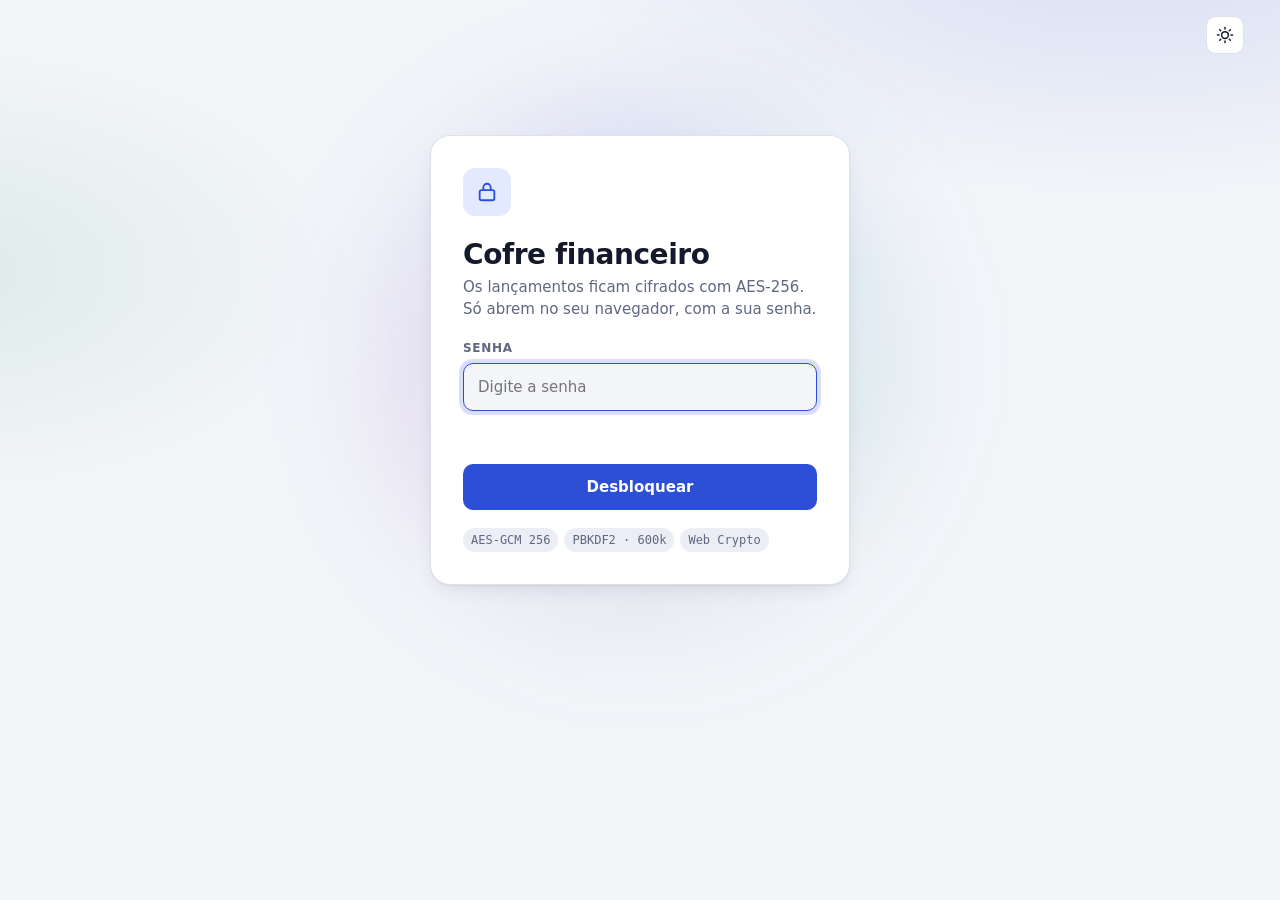
==== index.html @ 1506efa8 "Painel de finanças pessoais Dados cifrados no navegador (AES-256-GCM, PBKDF2 600k). Extratos e regra" ====
<!doctype html>
<html lang="pt-BR">
<head>
<meta charset="utf-8">
<meta name="viewport" content="width=device-width, initial-scale=1, viewport-fit=cover">
<title>Finanças Pessoais</title>
<meta name="robots" content="noindex, nofollow">
<meta http-equiv="Content-Security-Policy" content="default-src 'self'; script-src 'self'; style-src 'self' 'unsafe-inline' https://fonts.googleapis.com; font-src https://fonts.gstatic.com; img-src 'self' data:; connect-src 'self' https://brapi.dev; object-src 'none'; base-uri 'none'; form-action 'none'">
<meta name="referrer" content="no-referrer">
<link rel="icon" href="data:image/svg+xml,%3Csvg xmlns=%22http://www.w3.org/2000/svg%22 viewBox=%220 0 32 32%22%3E%3Crect width=%2232%22 height=%2232%22 rx=%228%22 fill=%22%232D4FD6%22/%3E%3Ctext x=%2216%22 y=%2221%22 font-size=%2212%22 font-family=%22sans-serif%22 font-weight=%22700%22 fill=%22white%22 text-anchor=%22middle%22%3ER$%3C/text%3E%3C/svg%3E">

<link rel="preconnect" href="https://fonts.googleapis.com">
<link rel="stylesheet" href="https://fonts.googleapis.com/css2?family=Bricolage+Grotesque:opsz,wght@12..96,500;12..96,700&family=Figtree:wght@400;500;600&family=IBM+Plex+Mono:wght@400;500&display=swap">
<script src="assets/vendor/chart-4.4.1.umd.min.js" integrity="sha384-dug+JxfBvklEQdJ4AYuBBAIScUz0bVN73xpy273gcAwHjb3qI0fXmuYNaNfdyYJG"></script>
<script src="assets/cofre.js?v=202611021805"></script>
<link rel="stylesheet" href="assets/style.css?v=202611021805">
</head>
<body>
<div id="boot" role="status"><span class="spin" aria-hidden="true"></span>Abrindo seus dados…</div>
<section id="lock" class="wrap">
  <button class="themebtn floating" type="button" data-theme-toggle aria-label="Alternar modo escuro"><svg class="ic-sun" width="18" height="18" viewBox="0 0 24 24" fill="none" stroke="currentColor" stroke-width="2" stroke-linecap="round"><circle cx="12" cy="12" r="4.5"/><path d="M12 2v2M12 20v2M4.9 4.9l1.4 1.4M17.7 17.7l1.4 1.4M2 12h2M20 12h2M4.9 19.1l1.4-1.4M17.7 6.3l1.4-1.4"/></svg><svg class="ic-moon" width="18" height="18" viewBox="0 0 24 24" fill="none" stroke="currentColor" stroke-width="2" stroke-linecap="round" stroke-linejoin="round"><path d="M20.5 14.2A8.5 8.5 0 0 1 9.8 3.5a8.5 8.5 0 1 0 10.7 10.7z"/></svg></button>
  <form class="lock-card" id="lockForm">
    <input type="text" name="username" value="financas" autocomplete="username" hidden>
    <div class="lock-icon" aria-hidden="true"><svg width="22" height="22" viewBox="0 0 24 24" fill="none" stroke="currentColor" stroke-width="2"><rect x="4" y="10" width="16" height="11" rx="2"/><path class="sh" d="M8 10V7a4 4 0 0 1 8 0v3"/></svg></div>
    <div><h1>Cofre financeiro</h1><p>Os lançamentos ficam cifrados com AES‑256. Só abrem no seu navegador, com a sua senha.</p></div>
    <div class="field"><label for="pw">Senha</label><input class="input" id="pw" type="password" autocomplete="current-password" placeholder="Digite a senha" autofocus></div>
    <div class="err" id="err" role="alert"></div>
    <button class="btn" type="submit" id="unlockBtn">Desbloquear</button>
    <div class="tech"><span class="tag">AES-GCM 256</span><span class="tag">PBKDF2 · 600k</span><span class="tag">Web Crypto</span></div>
  </form>
</section>

<div id="app" hidden>
  <header class="top"><div class="wrap">
    <div class="brand"><i>R$</i>Finanças</div>
    <nav class="module" aria-label="Módulos"><a class="on" href="./" aria-current="page">Conta</a><a href="investimentos.html">Investimentos</a></nav>
    <nav class="tabs" role="tablist">
      <button role="tab" data-v="overview" aria-selected="true">Visão geral</button>
      <button role="tab" data-v="tx" aria-selected="false">Lançamentos</button>
      <button role="tab" data-v="budget" aria-selected="false">Orçamento</button>
      <span class="tab-ind" id="tabInd" aria-hidden="true"></span>
    </nav>
    <button class="themebtn privbtn" type="button" data-priv-toggle aria-pressed="false" aria-label="Ocultar valores" title="Ocultar valores"><svg class="ic-eye" width="18" height="18" viewBox="0 0 24 24" fill="none" stroke="currentColor" stroke-width="2" stroke-linecap="round" stroke-linejoin="round"><path d="M2 12s3.6-7 10-7 10 7 10 7-3.6 7-10 7S2 12 2 12z"/><circle cx="12" cy="12" r="3"/></svg><svg class="ic-eyeoff" width="18" height="18" viewBox="0 0 24 24" fill="none" stroke="currentColor" stroke-width="2" stroke-linecap="round" stroke-linejoin="round"><path d="M3 3l18 18"/><path d="M10.6 5.1A10.4 10.4 0 0 1 12 5c6.4 0 10 7 10 7a17 17 0 0 1-3.2 4.1M6.6 6.6C3.8 8.4 2 12 2 12s3.6 7 10 7c1.8 0 3.4-.5 4.8-1.3"/><path d="M9.9 9.9a3 3 0 0 0 4.2 4.2"/></svg></button>
    <button class="themebtn" type="button" data-theme-toggle aria-label="Alternar modo escuro"><svg class="ic-sun" width="18" height="18" viewBox="0 0 24 24" fill="none" stroke="currentColor" stroke-width="2" stroke-linecap="round"><circle cx="12" cy="12" r="4.5"/><path d="M12 2v2M12 20v2M4.9 4.9l1.4 1.4M17.7 17.7l1.4 1.4M2 12h2M20 12h2M4.9 19.1l1.4-1.4M17.7 6.3l1.4-1.4"/></svg><svg class="ic-moon" width="18" height="18" viewBox="0 0 24 24" fill="none" stroke="currentColor" stroke-width="2" stroke-linecap="round" stroke-linejoin="round"><path d="M20.5 14.2A8.5 8.5 0 0 1 9.8 3.5a8.5 8.5 0 1 0 10.7 10.7z"/></svg></button>
    <button class="lockbtn" id="relock" type="button">Bloquear</button>
  </div></header>

  <div class="wrap"><div class="months" id="months"></div></div>

  <main class="wrap">
    <!-- OVERVIEW -->
    <section class="view" id="v-overview">
      <div class="hero reveal">
        <div><div class="eyebrow">Resumo do período</div><h1 id="heroTitle">—</h1><p id="heroLine"></p></div>
        <div class="ring-wrap"><div class="ring" id="ring"><svg viewBox="0 0 100 100"><circle class="tr" cx="50" cy="50" r="42"/><circle class="pr" id="ringPr" cx="50" cy="50" r="42" pathLength="100" stroke-dasharray="100" stroke-dashoffset="100"/></svg><span id="ringTxt">0%</span></div><small id="ringCap">das entradas foram gastas</small></div>
      </div>
      <div class="grid" id="kpis"></div>
      <div class="grid">
        <div class="panel span-8 lift reveal" style="--i:4">
          <div class="ph"><div><h2>Entradas × saídas</h2><div class="sub">Por mês, sem transferências entre suas contas</div></div></div>
          <div class="chart-box"><canvas id="chMonths" aria-label="Gráfico de entradas e saídas por mês"></canvas></div>
        </div>
        <div class="panel span-4 lift reveal" style="--i:5">
          <div class="ph"><div><h2>Pontos de atenção</h2><div class="sub" id="insSub"></div></div></div>
          <ul class="ins" id="insights"></ul>
        </div>
      </div>
      <div class="grid">
        <div class="panel span-5 reveal" style="--i:6">
          <div class="ph"><div><h2>Para onde foi o dinheiro</h2><div class="sub" id="catSub"></div></div>
            <label class="switch" id="detSw" hidden title="Troca a fatura do cartão pelas compras dentro dela"><input type="checkbox" id="detalhar"><i aria-hidden="true"></i>Detalhar cartão</label></div>
          <div class="cats" id="cats"></div>
        </div>
        <div class="panel span-7 lift reveal" style="--i:7">
          <div class="ph"><div><h2>Saldo em conta</h2><div class="sub">Saldo do dia informado no extrato</div></div></div>
          <div class="chart-box"><canvas id="chSaldo" aria-label="Gráfico do saldo diário"></canvas></div>
        </div>
      </div>
    </section>

    <!-- TX -->
    <section class="view" id="v-tx" hidden>
      <div class="panel reveal">
        <div class="ph"><div><h2>Lançamentos</h2><div class="sub" id="txSub"></div></div></div>
        <div class="toolbar">
          <input class="input" id="q" type="search" placeholder="Buscar descrição…">
          <select id="fcat" aria-label="Filtrar por categoria"><option value="">Todas as categorias</option></select>
          <select id="ftype" aria-label="Filtrar por tipo"><option value="">Entradas e saídas</option><option value="in">Só entradas</option><option value="out">Só saídas</option></select>
          <label class="switch" title="Troca cada fatura pelas compras dentro dela"><input type="checkbox" id="incCard"><i aria-hidden="true"></i>Incluir compras do cartão</label>
        </div>
        <div class="txsum" id="txSum" aria-live="polite"></div>
        <details class="rank-box" id="rankBox" open><summary><span>Onde mais saiu dinheiro</span><span class="sub" id="rankSub"></span></summary><div class="rank-list" id="rankList"></div></details>
        <div class="tbl-wrap"><table><thead><tr><th><button type="button" class="sortbtn" data-sort="d">Data</button></th><th><button type="button" class="sortbtn" data-sort="nome">Descrição</button></th><th><button type="button" class="sortbtn" data-sort="c">Categoria</button></th><th class="r"><button type="button" class="sortbtn" data-sort="v">Valor</button></th></tr></thead><tbody id="tbody"></tbody><tfoot id="tfoot"></tfoot></table></div>
      </div>
      <div class="panel reveal" style="--i:2" id="revPanel">
        <div class="ph"><div><h2>Para revisar</h2><div class="sub">Linhas do extrato original que não entraram nos totais</div></div></div>
        <div class="tbl-wrap"><table><thead><tr><th>Linha</th><th>Conteúdo</th><th>Motivo</th></tr></thead><tbody id="rev"></tbody></table></div>
      </div>
    </section>

    <!-- BUDGET -->
    <section class="view" id="v-budget" hidden>
      <div class="panel reveal" id="fcPanel">
        <div class="ph"><div><h2 id="fcTitle">Previsão do mês</h2><div class="sub" id="fcSub"></div></div><span class="pill" id="fcPill" hidden></span></div>
        <p class="empty" id="fcEmpty" hidden></p>
        <div class="fc-body">
          <div class="fc-grid">
            <div class="fc-main">
              <div class="lbl">Saldo previsto em <span id="fcEnd"></span></div>
              <div class="v num" id="fcSaldo">—</div>
              <div class="sub" id="fcNow"></div>
              <div class="chart-box sm"><canvas id="chFc" aria-label="Saldo real e previsto do mês"></canvas></div>
            </div>
            <div class="fc-list" id="fcList"></div>
          </div>
          <p class="note" id="fcNote"></p>
        </div>
      </div>
      <div class="panel reveal" style="--i:2">
        <div class="ph"><div><h2>Orçamento por categoria</h2><div class="sub" id="bSub"></div></div><span class="pill" id="bTotal"></span></div>
        <div class="txsum b-kpis" id="bKpis"></div>
        <div class="budget" id="budget"></div>
        <div class="b-foot" id="bFoot"></div>
      </div>
    </section>
  </main>
  <div class="foot wrap">Dados decifrados apenas na memória desta aba · <span id="geradoEm"></span></div>
</div>
<div class="drawer" id="drawer" hidden>
  <div class="drawer-bg" data-close></div>
  <aside class="drawer-panel" role="dialog" aria-modal="true" aria-labelledby="dwTitle">
    <header class="dw-head">
      <div><div class="eyebrow">Fatura do cartão</div><h2 id="dwTitle"></h2></div>
      <div class="dw-nav"><button type="button" id="dwPrev" aria-label="Fatura anterior">‹</button><button type="button" id="dwNext" aria-label="Próxima fatura">›</button><button type="button" id="dwClose" data-close aria-label="Fechar">×</button></div>
    </header>
    <div class="dw-body" id="dwBody"></div>
  </aside>
</div>
<script src="assets/app.js?v=202611021805"></script>
<script src="assets/orcamento.js?v=202611021805"></script>
</body>
</html>
---- assets/style.css ----
:root{padding-top:env(safe-area-inset-top,0px);padding-bottom:env(safe-area-inset-bottom,0px)}
html{color-scheme:light}
body{margin:0}
img{max-width:100%}

/* Layout: app shell — barra superior fixa com navegação, seletor de meses em trilho, grade de painéis 12 colunas que vira 1 coluna no celular */
:root{
  --bg:#F3F5F9; --surface:#FFFFFF; --surface-2:#EBEEF5; --line:#DCE1EB;
  --fg:#141A2B; --muted:#5F6880; --accent:#2D4FD6; --accent-soft:#E3E9FF;
  --in:#0F8A62; --in-soft:#DDF3EA; --out:#D1452F; --out-soft:#FBE5E1; --warn:#B7791F; --warn-soft:#FCF0D9;
  --c1:#2D4FD6; --c2:#D1452F; --c3:#0F8A62; --c4:#B7791F; --c5:#8A3FBF; --c6:#1C8FA8; --c7:#C2477F; --c8:#6B7A3A; --c9:#8B93A7;
  --f-display:"Bricolage Grotesque",ui-sans-serif,system-ui,sans-serif;
  --f-body:"Figtree",ui-sans-serif,system-ui,-apple-system,"Segoe UI",sans-serif;
  --f-mono:"IBM Plex Mono",ui-monospace,SFMono-Regular,Menlo,monospace;
  --r:14px;
}
@media (prefers-color-scheme:dark){:root:not([data-theme="light"]){
  --bg:#0E121C; --surface:#161B28; --surface-2:#1E2433; --line:#2A3144;
  --fg:#E8ECF5; --muted:#98A1B8; --accent:#7D95FF; --accent-soft:#232C4D;
  --in:#3CC795; --in-soft:#14302A; --out:#FF7A63; --out-soft:#3A1F1C; --warn:#E8B04B; --warn-soft:#382B14;
  --c1:#7D95FF; --c2:#FF7A63; --c3:#3CC795; --c4:#E8B04B; --c5:#C08BEB; --c6:#4FC3DB; --c7:#F07AB0; --c8:#A9B86A; --c9:#7A8299;
  color-scheme:dark}}
:root[data-theme="dark"]{
  --bg:#0E121C; --surface:#161B28; --surface-2:#1E2433; --line:#2A3144;
  --fg:#E8ECF5; --muted:#98A1B8; --accent:#7D95FF; --accent-soft:#232C4D;
  --in:#3CC795; --in-soft:#14302A; --out:#FF7A63; --out-soft:#3A1F1C; --warn:#E8B04B; --warn-soft:#382B14;
  --c1:#7D95FF; --c2:#FF7A63; --c3:#3CC795; --c4:#E8B04B; --c5:#C08BEB; --c6:#4FC3DB; --c7:#F07AB0; --c8:#A9B86A; --c9:#7A8299;
  color-scheme:dark}
*{box-sizing:border-box}
[hidden]{display:none!important}
body{background:var(--bg);color:var(--fg);font:15px/1.5 var(--f-body);-webkit-font-smoothing:antialiased}
.num{font-family:var(--f-mono);font-variant-numeric:tabular-nums;letter-spacing:-.01em}
h1,h2,h3{font-family:var(--f-display);margin:0;text-wrap:balance;letter-spacing:-.015em}
button,input,select{font:inherit;color:inherit}
:focus-visible{outline:2px solid var(--accent);outline-offset:2px}
.wrap{max-width:1240px;margin:0 auto;padding-left:max(16px,env(safe-area-inset-left,0px));padding-right:max(16px,env(safe-area-inset-right,0px))}

/* banner prévia */
.preview-bar{background:var(--accent-soft);color:var(--fg);font-size:13px}
.preview-bar .wrap{padding-block:8px;display:flex;gap:8px;flex-wrap:wrap;align-items:center}
.preview-bar b{color:var(--accent)}

/* lock */
#lock{min-height:80vh;display:grid;place-items:center;padding-block:40px}
.lock-card{width:100%;max-width:420px;background:var(--surface);border:1px solid var(--line);border-radius:20px;padding:32px;display:grid;gap:18px}
.lock-icon{width:48px;height:48px;border-radius:12px;background:var(--accent-soft);display:grid;place-items:center;color:var(--accent)}
.lock-card h1{font-size:28px}
.lock-card p{margin:0;color:var(--muted)}
.field{display:grid;gap:6px}
.field label{font-size:12px;text-transform:uppercase;letter-spacing:.06em;color:var(--muted);font-weight:600}
.input{width:100%;padding:12px 14px;border-radius:10px;border:1px solid var(--line);background:var(--bg)}
.btn{border:0;border-radius:10px;padding:12px 16px;background:var(--accent);color:var(--surface);font-weight:600;cursor:pointer}
.btn:hover{filter:brightness(1.07)}
.hint{font-size:13px;background:var(--surface-2);border-radius:10px;padding:10px 12px;color:var(--muted)}
.hint code{font-family:var(--f-mono);color:var(--fg)}
.err{color:var(--out);font-size:14px;min-height:1.2em}
.tech{display:flex;gap:6px;flex-wrap:wrap}
.tag{font-size:12px;font-family:var(--f-mono);padding:3px 8px;border-radius:99px;background:var(--surface-2);color:var(--muted)}

/* top bar */
header.top{position:sticky;top:env(safe-area-inset-top,0px);z-index:5;background:var(--surface);border-bottom:1px solid var(--line)}
body::before{content:"";position:fixed;inset:0 0 auto;height:env(safe-area-inset-top,0px);z-index:10;background:var(--surface)}
.top .wrap{display:flex;align-items:center;gap:16px;padding-block:12px;flex-wrap:wrap}
.brand{display:flex;align-items:center;gap:10px;font-family:var(--f-display);font-weight:700;font-size:19px;margin-right:auto}
.brand i{width:30px;height:30px;border-radius:9px;background:var(--accent);display:grid;place-items:center;color:var(--surface);font-style:normal;font-size:15px}
nav.tabs{display:flex;gap:4px;background:var(--surface-2);padding:4px;border-radius:12px}
nav.tabs button{border:0;background:transparent;padding:7px 14px;border-radius:9px;cursor:pointer;color:var(--muted);font-weight:500}
nav.tabs button[aria-selected="true"]{background:var(--surface);color:var(--fg);box-shadow:0 1px 2px rgba(0,0,0,.08)}
.lockbtn{border:1px solid var(--line);background:transparent;border-radius:10px;padding:7px 12px;cursor:pointer;color:var(--muted)}

/* months */
.months{display:flex;gap:6px;overflow-x:auto;padding-block:16px 4px;scrollbar-width:thin}
.months button{flex:none;border:1px solid var(--line);background:var(--surface);border-radius:99px;padding:6px 14px;cursor:pointer;font-size:14px;color:var(--fg)}
.months button[aria-pressed="true"]{background:var(--fg);color:var(--bg);border-color:var(--fg)}
.months button:disabled{opacity:.45;cursor:not-allowed;text-decoration:line-through}

main{padding-block:12px 48px}
.view{display:grid;gap:16px}
.grid{display:grid;grid-template-columns:repeat(12,1fr);gap:16px}
.panel{background:var(--surface);border:1px solid var(--line);border-radius:var(--r);padding:20px;min-width:0}
.panel h2{font-size:17px;font-weight:700}
.panel .sub{color:var(--muted);font-size:13px;margin-top:2px}
.ph{display:flex;justify-content:space-between;align-items:flex-start;gap:12px;margin-bottom:14px;flex-wrap:wrap}
.span-3{grid-column:span 3}.span-4{grid-column:span 4}.span-5{grid-column:span 5}.span-7{grid-column:span 7}.span-8{grid-column:span 8}.span-12{grid-column:span 12}
@media (max-width:960px){.span-3{grid-column:span 6}.span-4,.span-5,.span-7,.span-8{grid-column:span 12}}
@media (max-width:520px){.span-3{grid-column:span 12}}

/* kpi */
.kpi{display:grid;gap:6px}
.kpi .lbl{font-size:12px;text-transform:uppercase;letter-spacing:.06em;color:var(--muted);font-weight:600}
.kpi .val{font-size:clamp(22px,2.4vw,28px);font-weight:500}
.kpi .delta{font-size:13px;color:var(--muted)}
.pill{display:inline-flex;align-items:center;gap:4px;font-size:12px;font-weight:600;padding:2px 8px;border-radius:99px}
.pill.in{background:var(--in-soft);color:var(--in)}.pill.out{background:var(--out-soft);color:var(--out)}.pill.warn{background:var(--warn-soft);color:var(--warn)}
.pos{color:var(--in)}.neg{color:var(--out)}

.chart-box{position:relative;height:260px}
.chart-box.sm{height:220px}

/* category bars */
.cats{display:grid;gap:4px}
.cat-item{border-radius:10px;transition:background .15s}
.cat-item.open{background:var(--surface-2)}
.cat-row{display:grid;grid-template-columns:minmax(0,1fr) auto;gap:4px 12px;align-items:center;width:100%;border:0;background:transparent;text-align:left;padding:8px 10px;border-radius:10px;cursor:pointer}
.cat-row:hover{background:var(--surface-2)}
.cat-row .chev{display:inline-block;color:var(--muted);transition:transform .15s;font-size:11px;margin-left:2px}
.cat-item.open .chev{transform:rotate(90deg)}
.cat-tx{list-style:none;margin:0;padding:0 10px 10px;display:grid;gap:0}
.cat-tx li{display:grid;grid-template-columns:44px minmax(0,1fr) auto;gap:10px;font-size:13px;padding:7px 0;border-top:1px solid var(--line);align-items:baseline}
.cat-tx li .d{color:var(--muted)}
.cat-tx li .t{overflow:hidden;text-overflow:ellipsis;white-space:nowrap}
.cat-more{display:flex;justify-content:space-between;align-items:center;gap:8px;flex-wrap:wrap;padding-top:8px;border-top:1px solid var(--line);font-size:13px;color:var(--muted)}
.linkbtn{border:0;background:transparent;color:var(--accent);font-weight:600;cursor:pointer;padding:4px 0}
.linkbtn:hover{text-decoration:underline}
.cat-row .nm{display:flex;align-items:center;gap:8px;font-size:14px;min-width:0}
.cat-row .nm span{overflow:hidden;text-overflow:ellipsis;white-space:nowrap}
.dot{width:9px;height:9px;border-radius:3px;flex:none}
.cat-row .amt{font-size:13px;text-align:right}
.bar{grid-column:1/-1;height:7px;border-radius:99px;background:var(--surface-2);overflow:hidden}
.bar i{display:block;height:100%;border-radius:99px}

/* insights */
.ins{display:grid;gap:10px;margin:0;padding:0;list-style:none}
.ins li{display:grid;grid-template-columns:auto 1fr;gap:10px;align-items:start;font-size:14px;padding:12px;border-radius:10px;background:var(--surface-2)}
.ins li b{font-weight:600}

/* table */
.toolbar{display:flex;gap:8px;flex-wrap:wrap;margin-bottom:12px}
.toolbar .input{width:auto;flex:1 1 220px;padding:9px 12px}
.toolbar select{padding:9px 12px;border-radius:10px;border:1px solid var(--line);background:var(--bg)}
.tbl-wrap{overflow-x:auto}
table{width:100%;border-collapse:collapse;font-size:14px}
th{text-align:left;font-size:12px;text-transform:uppercase;letter-spacing:.06em;color:var(--muted);font-weight:600;padding:8px 10px;border-bottom:1px solid var(--line);white-space:nowrap}
td{padding:10px;border-bottom:1px solid var(--line);vertical-align:middle}
td.r,th.r{text-align:right}
tr:hover td{background:var(--surface-2)}
.chip{display:inline-flex;align-items:center;gap:6px;font-size:12px;padding:3px 9px;border-radius:99px;background:var(--surface-2);white-space:nowrap}
.desc{font-weight:500}
.count{color:var(--muted);font-size:13px}

/* budget */
.budget{display:grid;gap:14px}
.b-row{display:grid;grid-template-columns:minmax(140px,1.3fr) minmax(0,3fr) 120px;gap:14px;align-items:center}
@media (max-width:640px){.b-row{grid-template-columns:1fr 110px}.b-row .b-bar{grid-column:1/-1;order:3}}
.b-bar{display:grid;gap:4px}
.b-bar .track{height:10px;border-radius:99px;background:var(--surface-2);overflow:hidden;position:relative}
.b-bar .track i{position:absolute;inset:0 auto 0 0;border-radius:99px}
.b-bar small{color:var(--muted);font-size:12px}
.b-row .input{padding:8px 10px;text-align:right;font-family:var(--f-mono)}
.empty{color:var(--muted);text-align:center;padding:24px}
.foot{color:var(--muted);font-size:13px;text-align:center;padding-block:8px 24px}

/* ================= MOTION & POLISH ================= */
:root{--ease:cubic-bezier(.2,.75,.2,1);--glow:color-mix(in oklab,var(--accent) 14%,transparent);--glow-2:color-mix(in oklab,var(--in) 10%,transparent);--shadow:0 1px 2px color-mix(in oklab,var(--fg) 6%,transparent),0 8px 24px -12px color-mix(in oklab,var(--fg) 18%,transparent)}
body{background:radial-gradient(900px 420px at 88% -8%,var(--glow),transparent 65%),radial-gradient(700px 380px at -5% 30%,var(--glow-2),transparent 60%),var(--bg);background-attachment:fixed}

/* entrada em cascata */
@keyframes rise{from{opacity:0;transform:translateY(14px) scale(.985)}}
.reveal{animation:rise .65s var(--ease) both;animation-delay:calc(var(--i,0) * 70ms)}
.panel{transition:transform .25s var(--ease),box-shadow .25s var(--ease),border-color .25s}
.panel.lift:hover{transform:translateY(-2px);box-shadow:var(--shadow);border-color:color-mix(in oklab,var(--accent) 30%,var(--line))}

/* hero */
.hero{display:flex;justify-content:space-between;align-items:flex-end;gap:16px;flex-wrap:wrap;padding-block:8px 4px}
.eyebrow{font-size:12px;text-transform:uppercase;letter-spacing:.08em;color:var(--muted);font-weight:600}
.hero h1{font-size:clamp(30px,4.4vw,46px);font-weight:700;line-height:1.05}
.hero p{margin:6px 0 0;color:var(--muted);max-width:60ch}
.hero p b{color:var(--fg);font-weight:600}
.hero p b.pos{color:var(--in)}.hero p b.neg{color:var(--out)}
@keyframes swap{from{opacity:0;transform:translateY(8px);filter:blur(4px)}}
.swap{animation:swap .45s var(--ease) both}
.ring{--p:0;width:88px;height:88px;flex:none;position:relative}
.ring svg{width:100%;height:100%;transform:rotate(-90deg)}
.ring circle{fill:none;stroke-width:9}
.ring .tr{stroke:var(--surface-2)}
.ring .pr{stroke-linecap:round;transition:stroke-dashoffset 1s var(--ease),stroke .4s}
.ring span{position:absolute;inset:0;display:grid;place-items:center;font-family:var(--f-mono);font-size:15px;font-weight:500}
.ring-wrap{display:flex;align-items:center;gap:12px}
.ring-wrap small{color:var(--muted);font-size:13px;max-width:18ch;line-height:1.35}

/* KPI sparkline */
.kpi{position:relative;overflow:hidden}
.spark{width:100%;height:34px;display:block;margin-top:4px}
.spark path.l{fill:none;stroke-width:2.25;stroke-linecap:round;stroke-linejoin:round}
@keyframes draw{from{stroke-dashoffset:1}}
.spark path.l{stroke-dasharray:1;stroke-dashoffset:0;animation:draw 1.3s var(--ease) both .15s}
@keyframes fadein{from{opacity:0}}
.spark path.a{animation:fadein 1s ease both .5s}
.spark circle{animation:fadein .4s ease both 1.2s}

/* abas com indicador deslizante */
nav.tabs{position:relative}
nav.tabs button{position:relative;z-index:1;transition:color .2s}
nav.tabs button[aria-selected="true"]{background:transparent;box-shadow:none}
.tab-ind{position:absolute;top:4px;bottom:4px;left:0;width:0;border-radius:9px;background:var(--surface);box-shadow:0 1px 3px color-mix(in oklab,var(--fg) 14%,transparent);transition:transform .35s var(--ease),width .35s var(--ease)}
header.top{background:color-mix(in oklab,var(--surface) 82%,transparent);backdrop-filter:saturate(1.4) blur(14px);-webkit-backdrop-filter:saturate(1.4) blur(14px)}
.brand i{background:linear-gradient(135deg,var(--accent),color-mix(in oklab,var(--accent) 55%,var(--in)));box-shadow:0 4px 12px -4px var(--accent)}

/* meses */
.months button{transition:background .2s,color .2s,border-color .2s,transform .2s var(--ease)}
.months button:not(:disabled):hover{transform:translateY(-1px);border-color:var(--accent)}
.months button[aria-pressed="true"]{box-shadow:0 6px 16px -8px var(--fg)}

/* barras de categoria */
@keyframes grow{from{transform:scaleX(0)}}
.bar i,.b-bar .track i{transform-origin:left center}
.cats.anim .bar i{animation:grow .9s var(--ease) both;animation-delay:calc(var(--i,0) * 55ms + 120ms)}
.cats.anim .cat-item{animation:rise .5s var(--ease) both;animation-delay:calc(var(--i,0) * 40ms)}
.cat-row:hover .bar i{filter:brightness(1.1) saturate(1.1)}
.cat-row:active{transform:scale(.995)}
.cat-det{display:grid;grid-template-rows:1fr;animation:open .38s var(--ease) both}
.cat-det>ul{min-height:0;overflow:hidden}
@keyframes open{from{grid-template-rows:0fr;opacity:0}}
.cat-det.closing{animation:close .25s var(--ease) both}
@keyframes close{to{grid-template-rows:0fr;opacity:0}}
@keyframes slidein{from{opacity:0;transform:translateX(-8px)}}
.cat-tx li{animation:slidein .4s var(--ease) both;animation-delay:calc(var(--i,0) * 35ms + 80ms)}
.cat-tx li:hover .t{color:var(--accent)}

/* insights */
.ins li{animation:rise .5s var(--ease) both;animation-delay:calc(var(--i,0) * 90ms + 300ms);transition:transform .2s var(--ease)}
.ins li:hover{transform:translateX(3px)}

/* tabela */
#tbody tr{animation:rise .4s var(--ease) both;animation-delay:calc(var(--i,0) * 18ms)}
tr td{transition:background .15s}

/* orçamento */
.b-bar .track i{animation:grow 1s var(--ease) both;animation-delay:calc(var(--i,0) * 50ms + 100ms);transition:width .5s var(--ease),background .3s}
.b-row{animation:rise .5s var(--ease) both;animation-delay:calc(var(--i,0) * 40ms)}
.b-row.over .nm{color:var(--out)}
@keyframes pulse{0%,100%{box-shadow:0 0 0 0 color-mix(in oklab,var(--out) 45%,transparent)}50%{box-shadow:0 0 0 5px transparent}}
.b-row.over .dot{animation:pulse 1.8s ease-in-out infinite}

/* cofre */
#lock{position:relative;isolation:isolate}
#lock::before{content:"";position:absolute;width:520px;height:520px;max-width:100%;border-radius:50%;background:conic-gradient(from 0deg,var(--glow),var(--glow-2),color-mix(in oklab,var(--c5) 14%,transparent),var(--glow));filter:blur(60px);z-index:-1;animation:orbit 18s linear infinite}
@keyframes orbit{to{transform:rotate(360deg)}}
.lock-card{animation:rise .7s var(--ease) both;box-shadow:var(--shadow);transition:transform .35s var(--ease),opacity .35s}
.lock-icon svg .sh{transition:transform .45s var(--ease);transform-origin:16px 10px}
.lock-card.ok .lock-icon{background:var(--in-soft);color:var(--in);transition:background .3s,color .3s}
.lock-card.ok .lock-icon svg .sh{transform:translateY(-3px) rotate(28deg)}
.lock-card.ok .btn{background:var(--in)}
.lock-card.leave{opacity:0;transform:scale(.96) translateY(-8px)}
@keyframes shake{20%,60%{transform:translateX(-7px)}40%,80%{transform:translateX(7px)}}
.lock-card.bad{animation:shake .4s ease}
.lock-card.bad .input{border-color:var(--out)}
.btn{position:relative;overflow:hidden;transition:background .3s,transform .15s}
.btn:active{transform:scale(.98)}
.btn.busy::after{content:"";position:absolute;inset:0;background:linear-gradient(100deg,transparent 30%,color-mix(in oklab,var(--surface) 40%,transparent),transparent 70%);animation:sheen 1s linear infinite}
@keyframes sheen{from{transform:translateX(-100%)}to{transform:translateX(100%)}}
.input{transition:border-color .2s,box-shadow .2s}
.input:focus{outline:none;border-color:var(--accent);box-shadow:0 0 0 4px color-mix(in oklab,var(--accent) 18%,transparent)}
#app.enter{animation:fadein .4s ease both}

@media (max-width:640px){
  .top .wrap{gap:10px}
  nav.tabs{order:3;width:100%}
  nav.tabs button{flex:1;white-space:nowrap;padding:7px 6px;font-size:14px}
  .lockbtn{padding:6px 10px;font-size:13px}
  .hero{align-items:center}
}
/* botão de tema */
.themebtn{width:38px;height:38px;border-radius:10px;border:1px solid var(--line);background:var(--surface);color:var(--fg);display:grid;place-items:center;cursor:pointer;position:relative;overflow:hidden;transition:border-color .2s,transform .2s var(--ease)}
.themebtn:hover{border-color:var(--accent);transform:translateY(-1px)}
.themebtn svg{grid-area:1/1;transition:transform .5s var(--ease),opacity .3s}
.themebtn .ic-moon{transform:translateY(130%) rotate(-60deg);opacity:0}
.is-dark .themebtn .ic-sun{transform:translateY(-130%) rotate(90deg);opacity:0}
.is-dark .themebtn .ic-moon{transform:none;opacity:1}
.themebtn.floating{position:absolute;top:16px;right:max(16px,env(safe-area-inset-right,0px));z-index:2}
::view-transition-old(root),::view-transition-new(root){animation:none;mix-blend-mode:normal}
body,.panel,header.top,.input,.months button,.lock-card{transition-property:background-color,border-color,color,transform,box-shadow,opacity;transition-duration:.3s}
/* ===== fatura do cartão ===== */
.switch{display:inline-flex;align-items:center;gap:8px;font-size:13px;color:var(--muted);cursor:pointer;user-select:none;position:relative}
.switch input{position:absolute;opacity:0;pointer-events:none}
.switch i{width:34px;height:20px;border-radius:99px;background:var(--line);position:relative;transition:background .25s}
.switch i::after{content:"";position:absolute;top:2px;left:2px;width:16px;height:16px;border-radius:50%;background:var(--surface);box-shadow:0 1px 2px rgba(0,0,0,.25);transition:transform .25s var(--ease)}
.switch input:checked+i{background:var(--accent)}
.switch input:checked+i::after{transform:translateX(14px)}
.switch input:focus-visible+i{outline:2px solid var(--accent);outline-offset:2px}
.cardtag{font-size:10px;font-family:var(--f-body);font-weight:600;text-transform:uppercase;letter-spacing:.05em;color:var(--accent);background:var(--accent-soft);padding:1px 6px;border-radius:5px;margin-left:6px;vertical-align:1px}
.fatbtn{border:0;background:var(--accent-soft);color:var(--accent);font-size:12px;font-weight:600;padding:3px 10px;border-radius:99px;cursor:pointer;margin-left:8px;white-space:nowrap;transition:transform .15s var(--ease),filter .15s}
.fatbtn:hover{filter:brightness(1.05);transform:translateX(2px)}

.drawer{position:fixed;inset:0;z-index:50}
.drawer-bg{position:absolute;inset:0;background:color-mix(in oklab,var(--fg) 30%,transparent);backdrop-filter:blur(3px);-webkit-backdrop-filter:blur(3px);animation:fadein .3s ease both}
.drawer-panel{position:absolute;top:0;right:0;bottom:0;width:min(560px,100%);background:var(--bg);border-left:1px solid var(--line);display:flex;flex-direction:column;box-shadow:-20px 0 60px -20px color-mix(in oklab,var(--fg) 35%,transparent);animation:slidein-r .45s var(--ease) both;padding-top:env(safe-area-inset-top,0px);padding-bottom:env(safe-area-inset-bottom,0px)}
@keyframes slidein-r{from{transform:translateX(100%)}}
.drawer.closing .drawer-panel{animation:slideout-r .3s var(--ease) both}
.drawer.closing .drawer-bg{animation:fadeout .3s ease both}
@keyframes slideout-r{to{transform:translateX(100%)}}
@keyframes fadeout{to{opacity:0}}
.dw-head{display:flex;justify-content:space-between;align-items:flex-start;gap:12px;padding:20px max(20px,env(safe-area-inset-right,0px)) 16px 20px;border-bottom:1px solid var(--line);background:var(--surface)}
.dw-head h2{font-size:24px}
.dw-nav{display:flex;gap:6px}
.dw-nav button{width:36px;height:36px;border-radius:10px;border:1px solid var(--line);background:var(--surface);color:var(--fg);cursor:pointer;font-size:18px;line-height:1;transition:border-color .2s}
.dw-nav button:hover:not(:disabled){border-color:var(--accent)}
.dw-nav button:disabled{opacity:.35;cursor:default}
.dw-body{overflow-y:auto;padding:20px max(20px,env(safe-area-inset-right,0px)) 32px 20px;display:grid;gap:22px;align-content:start}
.dw-total{display:grid;gap:8px}
.dw-total .v{font-family:var(--f-mono);font-size:34px;letter-spacing:-.02em}
.dw-chips{display:flex;gap:6px;flex-wrap:wrap}
.pill.soft{background:var(--surface-2);color:var(--muted)}
.stack{display:flex;height:14px;border-radius:99px;overflow:hidden;background:var(--surface-2);gap:2px}
.stack i{display:block;height:100%;transform-origin:left;animation:grow .9s var(--ease) both;animation-delay:calc(var(--i,0)*60ms + 150ms)}
.stack-leg{display:flex;flex-wrap:wrap;gap:6px}
.stack-leg button{display:inline-flex;align-items:center;gap:6px;border:1px solid var(--line);background:var(--surface);border-radius:99px;padding:4px 10px;font-size:12px;cursor:pointer;color:var(--fg);transition:all .2s}
.stack-leg button b{font-family:var(--f-mono);font-weight:500;color:var(--muted)}
.stack-leg button[aria-pressed="true"]{border-color:var(--fg);background:var(--fg);color:var(--bg)}
.stack-leg button[aria-pressed="true"] b{color:var(--bg)}
.dw-sec h3{font-size:12px;text-transform:uppercase;letter-spacing:.07em;color:var(--muted);font-family:var(--f-body);font-weight:600;margin-bottom:8px}
.fx{list-style:none;margin:0;padding:0;display:grid}
.fx li{display:grid;grid-template-columns:48px minmax(0,1fr) auto;gap:4px 12px;align-items:center;padding:10px 0;border-top:1px solid var(--line);animation:slidein .4s var(--ease) both;animation-delay:calc(var(--i,0)*25ms + 120ms)}
.fx .d{font-family:var(--f-mono);font-size:12px;color:var(--muted)}
.fx .n{min-width:0;display:grid;gap:2px}
.fx .n b{font-weight:600;font-size:14px;overflow:hidden;text-overflow:ellipsis;white-space:nowrap}
.fx .n small{font-size:12px;color:var(--muted);display:flex;gap:6px;align-items:center;flex-wrap:wrap}
.fx .v{font-family:var(--f-mono);font-size:14px;text-align:right}
.fx li.est{opacity:.55}.fx li.est .v{text-decoration:line-through}
.mini{font-size:11px;font-family:var(--f-mono);padding:1px 6px;border-radius:5px;background:var(--surface-2);color:var(--muted)}
.mini.intl{background:var(--accent-soft);color:var(--accent)}
.mini.est{background:var(--warn-soft);color:var(--warn)}
.fut-tot{display:flex;justify-content:space-between;gap:10px;font-size:14px;padding-top:10px;border-top:1px solid var(--line)}
.fut-tot b{font-family:var(--f-mono)}
@media (prefers-reduced-motion:reduce){.drawer-panel,.drawer-bg,.fx li,.stack i{animation:none!important}}
/* sem re-animar ao editar metas */
.budget.still .b-row,.budget.still .b-bar .track i{animation:none}
@media (prefers-reduced-motion:reduce){*,*::before,*::after{transition:none!important;animation:none!important}}

/* seletor de módulos (Conta / Investimentos) */
.module{display:flex;gap:2px;background:var(--surface-2);padding:3px;border-radius:10px;font-size:13px}
.module a{padding:5px 11px;border-radius:8px;color:var(--muted);text-decoration:none;transition:color .2s,background .2s}
.module a:hover{color:var(--fg)}
.module a.on{background:var(--surface);color:var(--fg);font-weight:600;box-shadow:0 1px 2px color-mix(in oklab,var(--fg) 10%,transparent)}
.foot a{color:inherit}
@media (max-width:640px){.module{order:2}}

/* aba já desbloqueada: troca a tela do cofre por um carregamento curto */
#boot{display:none;min-height:60vh;place-items:center;align-content:center;gap:14px;color:var(--muted);font-size:14px}
.booting #boot{display:grid}
.booting #lock{display:none!important}
.spin{width:28px;height:28px;border-radius:50%;border:3px solid var(--surface-2);border-top-color:var(--accent);animation:spin .8s linear infinite}
@keyframes spin{to{transform:rotate(360deg)}}

/* resumo dos lançamentos filtrados */
.txsum{display:grid;grid-template-columns:repeat(3,minmax(0,1fr));gap:10px;margin-bottom:14px}
@media (max-width:640px){.txsum{grid-template-columns:1fr 1fr}.txsum .txt-tile:nth-child(3){grid-column:1/-1}}
.txt-tile{background:var(--surface-2);border-radius:12px;padding:12px 14px;display:grid;gap:2px;min-width:0;transition:opacity .25s}
.txt-tile.dim{opacity:.45}
.txt-tile .lbl{font-size:11px;text-transform:uppercase;letter-spacing:.06em;color:var(--muted);font-weight:600}
.txt-tile .v{font-size:20px;white-space:nowrap;overflow:hidden;text-overflow:ellipsis}
.txt-tile .sub{font-size:12px;color:var(--muted)}
.txnote{grid-column:1/-1;margin:2px 0 0;font-size:13px;color:var(--muted)}
tfoot td{border-top:2px solid var(--line);border-bottom:0;padding-top:12px;font-size:15px;position:sticky;bottom:0;background:var(--surface)}
tfoot tr:hover td{background:var(--surface)}
@media (max-width:640px){.txt-tile .v{font-size:16px}.txt-tile{padding:10px 12px}}

/* lançamentos: nomes, ordenação, chips, ranking */
.toolbar .switch{margin-left:auto}
td.desc .dn{display:flex;align-items:center;gap:6px;flex-wrap:wrap}
td.desc .dn b{font-weight:600}
td.desc small{display:block;color:var(--muted);font-size:12px;font-family:var(--f-mono);margin-top:2px}
tr.is-card td:first-child{color:var(--accent)}
.sortbtn{border:0;background:none;padding:0;font:inherit;color:inherit;text-transform:inherit;letter-spacing:inherit;cursor:pointer;display:inline-flex;gap:4px;align-items:center}
.sortbtn::after{content:"↕";opacity:.35;font-size:10px}
.sortbtn[data-dir="asc"]::after{content:"▲";opacity:1;color:var(--accent)}
.sortbtn[data-dir="desc"]::after{content:"▼";opacity:1;color:var(--accent)}
.sortbtn:hover{color:var(--fg)}
.chipbtn{border:1px solid transparent;cursor:pointer;color:var(--fg);font:inherit;font-size:12px;transition:border-color .15s,background .15s}
.chipbtn:hover{border-color:var(--line)}
.chipbtn.on{border-color:var(--accent);background:var(--accent-soft)}
.rank-box{border:1px solid var(--line);border-radius:12px;margin-bottom:14px;background:var(--surface)}
.rank-box summary{list-style:none;display:flex;justify-content:space-between;align-items:center;gap:10px;padding:12px 14px;cursor:pointer;font-weight:600;font-size:14px}
.rank-box summary::-webkit-details-marker{display:none}
.rank-box summary::after{content:"▾";color:var(--muted);transition:transform .2s}
.rank-box:not([open]) summary::after{transform:rotate(-90deg)}
.rank-box summary .sub{margin-left:auto;font-weight:400}
.rank-list{display:grid;grid-template-columns:repeat(2,minmax(0,1fr));gap:4px 18px;padding:0 14px 14px}
@media (max-width:760px){.rank-list{grid-template-columns:1fr}}
.rk{display:grid;grid-template-columns:minmax(0,1fr) auto;gap:3px 10px;align-items:center;border:0;background:transparent;text-align:left;padding:8px;border-radius:10px;cursor:pointer;color:var(--fg);font:inherit;animation:rise .45s var(--ease) both;animation-delay:calc(var(--i,0)*40ms)}
.rk:hover{background:var(--surface-2)}
.rk-n{display:flex;align-items:center;gap:7px;min-width:0;font-size:14px}
.rk-n b{font-weight:500;overflow:hidden;text-overflow:ellipsis;white-space:nowrap}
.rk-v{font-size:13px}
.rk-bar{grid-column:1/-1;height:6px;border-radius:99px;background:var(--surface-2);overflow:hidden}
.rk-bar i{display:block;height:100%;border-radius:99px;transform-origin:left;animation:grow .8s var(--ease) both;animation-delay:calc(var(--i,0)*40ms + 120ms)}
.rk-c{grid-column:1/-1;font-size:11px;color:var(--muted)}
.rank-list .note{grid-column:1/-1;margin:4px 8px 0;font-size:12px;color:var(--muted)}
.cmp{font-size:10.5px;font-weight:600;padding:1px 6px;border-radius:5px;margin-left:6px;font-family:var(--f-body);white-space:nowrap}
.cmp.up{background:var(--out-soft);color:var(--out)}
.cmp.down{background:var(--in-soft);color:var(--in)}
.cmp.eq{background:var(--surface-2);color:var(--muted)}
.cmp.new{background:var(--warn-soft);color:var(--warn)}
td.r.num{white-space:nowrap}
.mcat{display:none}
@media (max-width:640px){
  #v-tx table th:nth-child(3),#v-tx table td:nth-child(3){display:none}
  #v-tx .mcat{display:inline-flex;align-items:center;gap:5px;font-size:12px;color:var(--muted);margin-top:3px}
  #v-tx td,#v-tx th{padding:9px 6px}
  #v-tx tfoot td[colspan]{}
  .toolbar .switch{margin-left:0}
}
@media (max-width:640px){
  #v-tx td.desc,#v-tx td.desc b,#v-tx td.desc small{overflow-wrap:anywhere}
  #v-tx td:first-child{white-space:nowrap}
  #v-tx td.r.num{font-size:13px}
}
@media (max-width:640px){
  #v-tx .panel:first-child table{table-layout:fixed;width:100%}
  #v-tx .panel:first-child th:nth-child(1){width:46px}
  #v-tx .panel:first-child th:nth-child(4){width:118px}
}
@media (max-width:640px){#v-tx tfoot td{font-size:13px}}

/* aviso de bloqueio automático */
.lock-msg{margin:0;font-size:13px;color:var(--fg);background:var(--warn-soft);border-radius:10px;padding:10px 12px}

/* ===== previsão do mês e orçamento ===== */
.fc-grid{display:grid;grid-template-columns:minmax(0,5fr) minmax(0,6fr);gap:22px;align-items:start}
@media (max-width:900px){.fc-grid{grid-template-columns:1fr}}
.fc-main{display:grid;gap:4px}
.fc-main .lbl{font-size:12px;text-transform:uppercase;letter-spacing:.06em;color:var(--muted);font-weight:600}
.fc-main .v{font-size:clamp(30px,4vw,42px);letter-spacing:-.02em}
.fc-main .sub{color:var(--muted);font-size:13px;margin-bottom:10px}
.fx.fc li{grid-template-columns:62px minmax(0,1fr) auto auto;gap:3px 10px;padding:8px 0}
.fx.fc li.grp{display:block;border-top:0;padding:14px 0 2px;font-size:11px;text-transform:uppercase;letter-spacing:.07em;color:var(--muted);font-weight:600;animation:none}
.fx.fc li.done{opacity:.6}
.fx.fc .st{justify-self:end}
.mini.ok{background:var(--in-soft);color:var(--in)}
.fc-tot{display:flex;justify-content:space-between;gap:10px;font-size:14px;padding:7px 0;border-top:1px solid var(--line)}
.fc-tot.big{font-size:16px;font-weight:600;border-top:2px solid var(--fg)}
.fc-tot b{font-family:var(--f-mono);font-weight:500}
.b-kpis{grid-template-columns:repeat(4,minmax(0,1fr))}
@media (max-width:640px){.b-kpis{grid-template-columns:1fr 1fr}}
.b-row .nm{display:flex;gap:8px;align-items:center;flex-wrap:wrap}
.b-bar .track{overflow:visible}
.b-bar .track i{overflow:hidden}
.pace{position:absolute;top:-4px;bottom:-4px;width:2px;background:var(--fg);opacity:.55;border-radius:2px;z-index:1}
.b-bar small .pill{font-size:11px;padding:1px 7px}
.b-foot{display:flex;justify-content:space-between;gap:12px;align-items:center;flex-wrap:wrap;margin-top:16px;padding-top:14px;border-top:1px solid var(--line)}
.b-foot .note{margin:0;max-width:70ch;font-size:13px;color:var(--muted)}
.b-btns{display:flex;gap:8px;flex-wrap:wrap}
.btn-sec{border:1px solid var(--accent);background:var(--accent);color:var(--surface);border-radius:10px;padding:9px 14px;font-weight:600;cursor:pointer}
.btn-sec.ghost{background:transparent;color:var(--accent)}
.btn-sec:hover{filter:brightness(1.06)}
.fx.fc .n b{white-space:normal}
@media (max-width:640px){
  .fx.fc li{grid-template-columns:44px minmax(0,1fr) auto}
  .fx.fc .st{grid-column:2;grid-row:2;justify-self:start}
  .fx.fc .v{grid-column:3;grid-row:1}
}

/* ocultar valores */
.privbtn .ic-eyeoff{transform:translateY(130%);opacity:0}
.privado .privbtn .ic-eye{transform:translateY(-130%);opacity:0}
.privado .privbtn .ic-eyeoff{transform:none;opacity:1}
.privado .privbtn{border-color:var(--accent);color:var(--accent)}
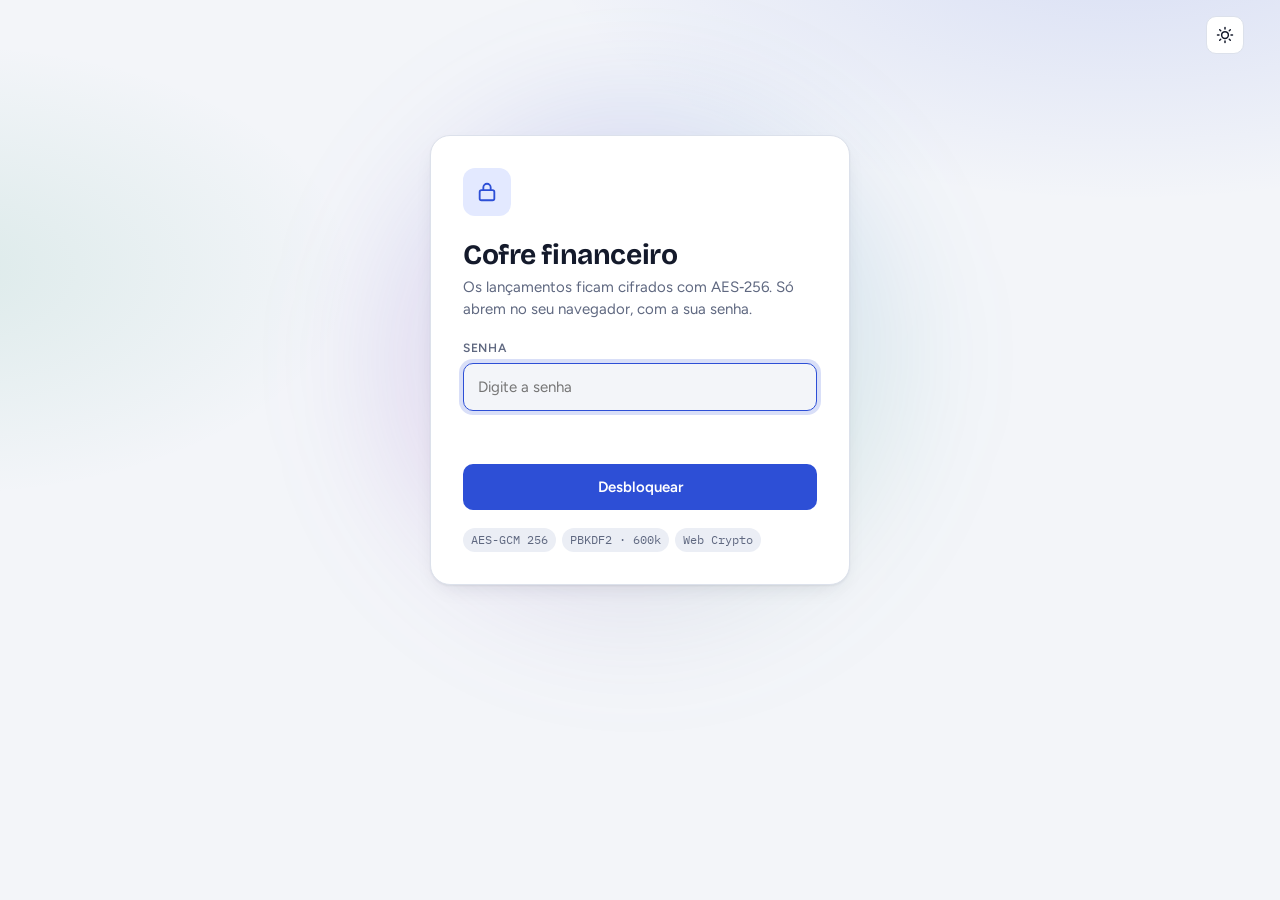
==== commit 7691def3: "Seletor de ano na Conta e fontes servidas pelo próprio site - com mais de um ano de dados, a barra d" ====
--- a/index.html
+++ b/index.html
@@ -5,15 +5,13 @@
 <meta name="viewport" content="width=device-width, initial-scale=1, viewport-fit=cover">
 <title>Finanças Pessoais</title>
 <meta name="robots" content="noindex, nofollow">
-<meta http-equiv="Content-Security-Policy" content="default-src 'self'; script-src 'self'; style-src 'self' 'unsafe-inline' https://fonts.googleapis.com; font-src https://fonts.gstatic.com; img-src 'self' data:; connect-src 'self' https://brapi.dev; object-src 'none'; base-uri 'none'; form-action 'none'">
+<meta http-equiv="Content-Security-Policy" content="default-src 'self'; script-src 'self'; style-src 'self' 'unsafe-inline'; font-src 'self'; img-src 'self' data:; connect-src 'self' https://brapi.dev; object-src 'none'; base-uri 'none'; form-action 'none'">
 <meta name="referrer" content="no-referrer">
 <link rel="icon" href="data:image/svg+xml,%3Csvg xmlns=%22http://www.w3.org/2000/svg%22 viewBox=%220 0 32 32%22%3E%3Crect width=%2232%22 height=%2232%22 rx=%228%22 fill=%22%232D4FD6%22/%3E%3Ctext x=%2216%22 y=%2221%22 font-size=%2212%22 font-family=%22sans-serif%22 font-weight=%22700%22 fill=%22white%22 text-anchor=%22middle%22%3ER$%3C/text%3E%3C/svg%3E">
 
-<link rel="preconnect" href="https://fonts.googleapis.com">
-<link rel="stylesheet" href="https://fonts.googleapis.com/css2?family=Bricolage+Grotesque:opsz,wght@12..96,500;12..96,700&family=Figtree:wght@400;500;600&family=IBM+Plex+Mono:wght@400;500&display=swap">
 <script src="assets/vendor/chart-4.4.1.umd.min.js" integrity="sha384-dug+JxfBvklEQdJ4AYuBBAIScUz0bVN73xpy273gcAwHjb3qI0fXmuYNaNfdyYJG"></script>
-<script src="assets/cofre.js?v=202611021805"></script>
-<link rel="stylesheet" href="assets/style.css?v=202611021805">
+<script src="assets/cofre.js?v=202611142140"></script>
+<link rel="stylesheet" href="assets/style.css?v=202611142140">
 </head>
 <body>
 <div id="boot" role="status"><span class="spin" aria-hidden="true"></span>Abrindo seus dados…</div>
@@ -136,7 +134,7 @@
     <div class="dw-body" id="dwBody"></div>
   </aside>
 </div>
-<script src="assets/app.js?v=202611021805"></script>
-<script src="assets/orcamento.js?v=202611021805"></script>
+<script src="assets/app.js?v=202611142140"></script>
+<script src="assets/orcamento.js?v=202611142140"></script>
 </body>
 </html>
--- a/assets/style.css
+++ b/assets/style.css
@@ -1,3 +1,8 @@
+/* fontes do próprio site (nada é buscado no Google) */
+@font-face{font-family:"Bricolage Grotesque";src:url("fonts/bricolage-grotesque.woff2") format("woff2");font-weight:200 800;font-style:normal;font-display:swap}
+@font-face{font-family:"Figtree";src:url("fonts/figtree.woff2") format("woff2");font-weight:300 900;font-style:normal;font-display:swap}
+@font-face{font-family:"IBM Plex Mono";src:url("fonts/ibm-plex-mono-400.woff2") format("woff2");font-weight:400;font-style:normal;font-display:swap}
+@font-face{font-family:"IBM Plex Mono";src:url("fonts/ibm-plex-mono-500.woff2") format("woff2");font-weight:500;font-style:normal;font-display:swap}
 :root{padding-top:env(safe-area-inset-top,0px);padding-bottom:env(safe-area-inset-bottom,0px)}
 html{color-scheme:light}
 body{margin:0}
@@ -455,3 +460,10 @@
 .privado .privbtn .ic-eye{transform:translateY(-130%);opacity:0}
 .privado .privbtn .ic-eyeoff{transform:none;opacity:1}
 .privado .privbtn{border-color:var(--accent);color:var(--accent)}
+
+/* seletor de ano (aparece quando há mais de um ano de dados) */
+.months .yr{flex:none;display:inline-flex;align-items:center;gap:2px;border:1px solid var(--line);background:var(--surface);border-radius:99px;padding:2px;margin-right:6px}
+.months .yr b{font-family:var(--f-mono);font-weight:500;font-size:14px;padding:0 6px;min-width:4ch;text-align:center}
+.months .yr .yr-b{border:0;background:transparent;padding:4px 10px;font-size:16px;line-height:1;box-shadow:none}
+.months .yr .yr-b:not(:disabled):hover{background:var(--surface-2);transform:none}
+.months .yr .yr-b:disabled{text-decoration:none;opacity:.3}
